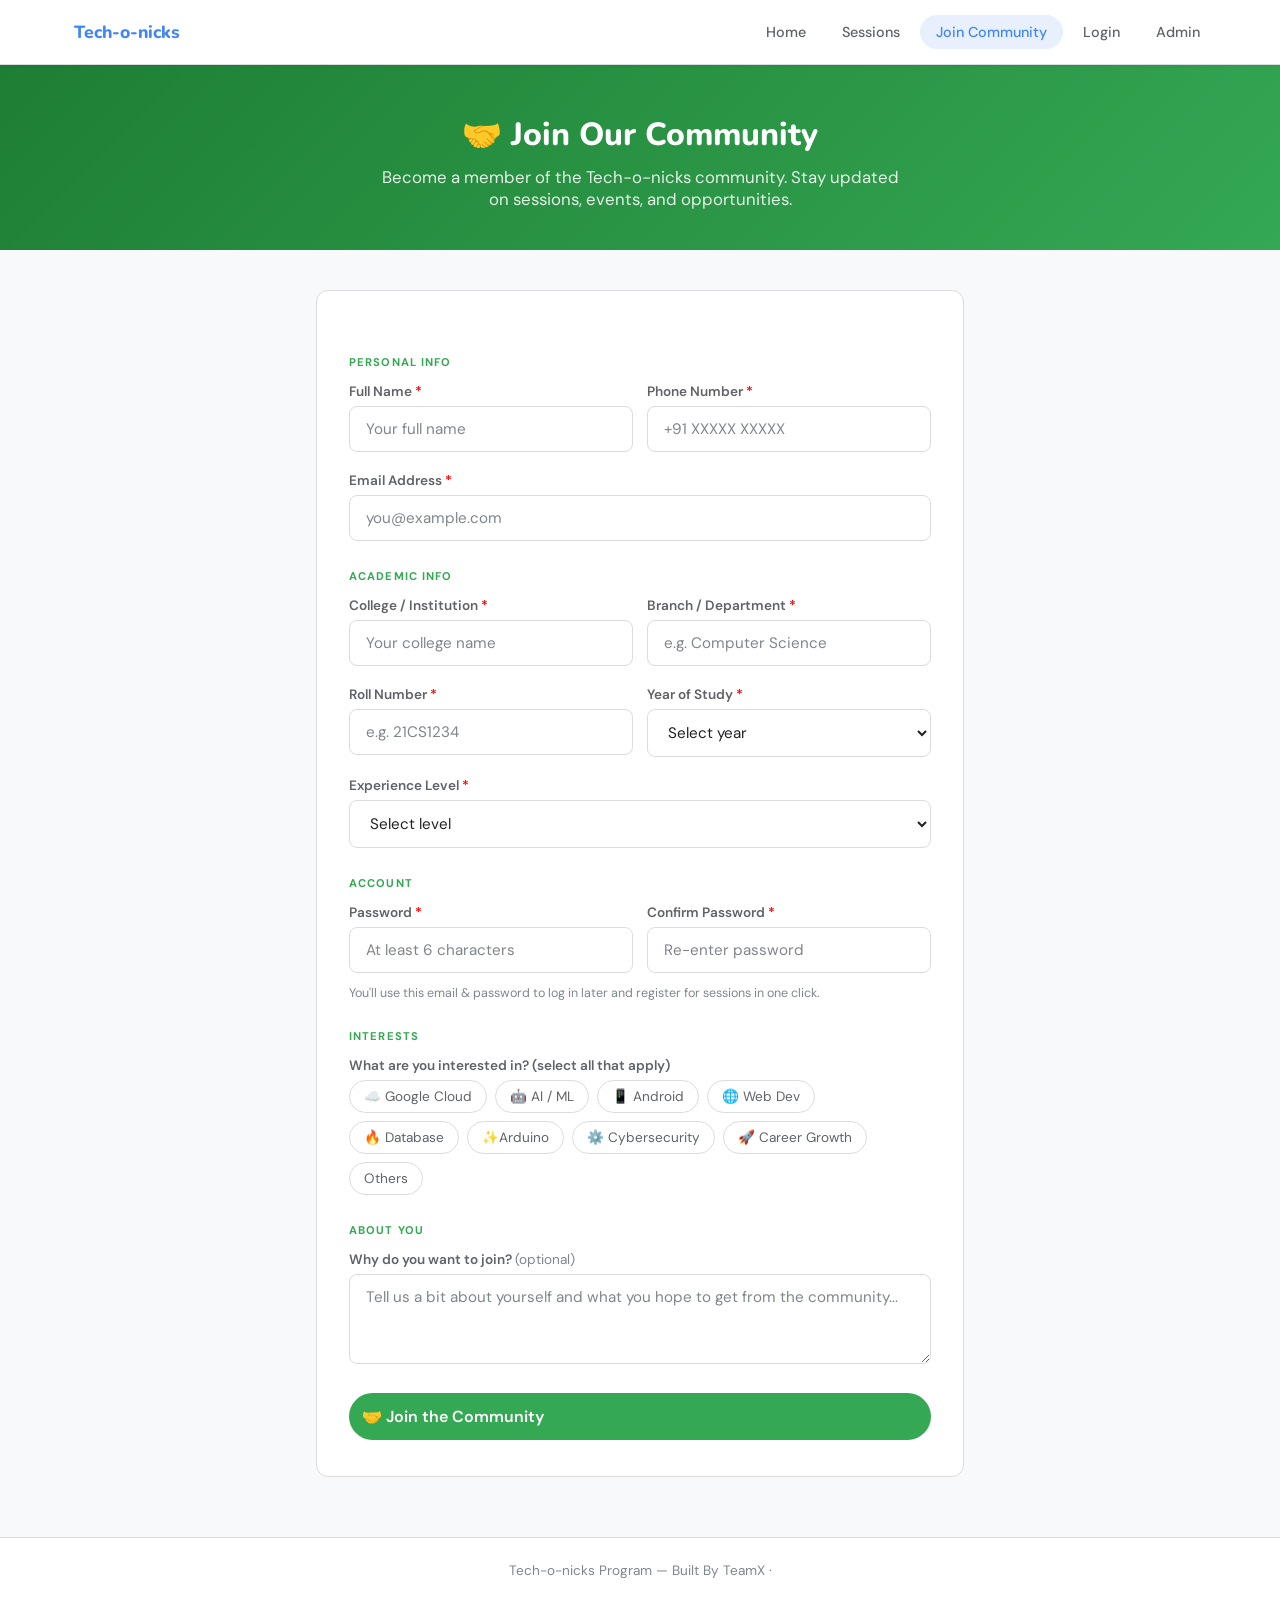
==== join.html @ c07c7f34 "first commit" ====
<!DOCTYPE html>
<html lang="en">
<head>
  <meta charset="UTF-8">
  <meta name="viewport" content="width=device-width, initial-scale=1.0">
  <title>Join Our Community — Tech-o-nicks Program</title>
  <link rel="stylesheet" href="style.css">
  <script src="config.js"></script>
  <style>
    .join-hero { background: linear-gradient(135deg, #1E7E34 0%, #34A853 100%); padding: 48px 24px 40px; text-align: center; }
    .join-hero h1 { font-family: 'Nunito', sans-serif; font-size: 2rem; font-weight: 800; color: white; margin-bottom: 10px; }
    .join-hero p { color: rgba(255,255,255,.88); font-size: 1.05rem; max-width: 520px; margin: 0 auto; }
    .join-wrap { max-width: 680px; margin: 40px auto 60px; padding: 0 16px; }
    .join-card { background: white; border-radius: var(--radius-lg); border: 1px solid var(--border); padding: 36px 32px; }
    .section-label { font-size: 0.7rem; font-weight: 700; text-transform: uppercase; letter-spacing: .1em; color: #34A853; margin-bottom: 14px; margin-top: 28px; }
    .section-label:first-child { margin-top: 0; }
    .form-row { display: grid; grid-template-columns: 1fr 1fr; gap: 14px; }
    @media (max-width: 560px) { .form-row { grid-template-columns: 1fr; } .join-card { padding: 24px 18px; } }
    .checkbox-group { display: flex; flex-wrap: wrap; gap: 8px; margin-top: 4px; }
    .checkbox-pill input { display: none; }
    .checkbox-pill label { display: inline-flex; align-items: center; gap: 6px; padding: 7px 14px; border-radius: 20px; border: 1.5px solid var(--border); font-size: 0.85rem; cursor: pointer; transition: all .15s; user-select: none; background: white; color: var(--text-secondary); }
    .checkbox-pill input:checked + label { background: #E6F4EA; border-color: #34A853; color: #1E7E34; font-weight: 600; }
    .checkbox-pill label:hover { border-color: #34A853; color: #1E7E34; }
    .btn-green { background: #34A853; color: white; border: none; }
    .btn-green:hover { background: #2d9147; }
    .success-box { text-align: center; padding: 48px 24px; }
    .success-icon { font-size: 3.5rem; margin-bottom: 16px; }
    .success-box h2 { font-family: 'Nunito', sans-serif; font-size: 1.6rem; font-weight: 800; margin-bottom: 8px; color: var(--text-primary); }
    .success-box p { color: var(--text-secondary); margin-bottom: 24px; }
  </style>
</head>
<body>

<nav class="nav">
  <div class="nav-inner">
    <a href="index.html" class="nav-logo">
      <div class="nav-logo-dots">
        <span class="dot-b"></span><span class="dot-r"></span>
        <span class="dot-y"></span><span class="dot-g"></span>
      </div>
      <span class="nav-logo-text"><span>Tech-o-nicks</span></span>
    </a>
    <button class="nav-toggle" onclick="this.classList.toggle('active'); this.closest('.nav-inner').querySelector('.nav-links').classList.toggle('open')" aria-label="Toggle menu">
      <span class="bar"></span><span class="bar"></span><span class="bar"></span>
    </button>
    <div class="nav-links">
      <a href="index.html" class="nav-link">Home</a>
      <a href="sessions.html" class="nav-link">Sessions</a>
      <a href="join.html" class="nav-link active">Join Community</a>
      <a href="login.html" class="nav-link">Login</a>
      <a href="admin.html" class="nav-link">Admin</a>
    </div>
  </div>
</nav>

<div class="join-hero">
  <h1>🤝 Join Our Community</h1>
  <p>Become a member of the Tech-o-nicks community. Stay updated on sessions, events, and opportunities.</p>
</div>

<div class="join-wrap">
  <div class="join-card" id="form-card">

    <div id="form-area">
      <div id="join-alert"></div>

      <div class="section-label">Personal Info</div>
      <div class="form-row">
        <div class="form-group">
          <label class="form-label">Full Name <span style="color:red">*</span></label>
          <input type="text" class="form-control" id="j-name" placeholder="Your full name">
        </div>
        <div class="form-group">
          <label class="form-label">Phone Number <span style="color:red">*</span></label>
          <input type="tel" class="form-control" id="j-phone" placeholder="+91 XXXXX XXXXX">
        </div>
      </div>
      <div class="form-group">
          <label class="form-label">Email Address <span style="color:red">*</span></label>
          <input type="email" class="form-control" id="j-email" placeholder="you@example.com">
        </div>

      <div class="section-label">Academic Info</div>
      <div class="form-row">
        <div class="form-group">
          <label class="form-label">College / Institution <span style="color:red">*</span></label>
          <input type="text" class="form-control" id="j-college" placeholder="Your college name">
        </div>
        <div class="form-group">
          <label class="form-label">Branch / Department <span style="color:red">*</span></label>
          <input type="text" class="form-control" id="j-branch" placeholder="e.g. Computer Science">
        </div>
      </div>
      <div class="form-row">
        <div class="form-group">
          <label class="form-label">Roll Number <span style="color:red">*</span></label>
          <input type="text" class="form-control" id="j-roll" placeholder="e.g. 21CS1234">
        </div>
        <div class="form-group">
          <label class="form-label">Year of Study <span style="color:red">*</span></label>
          <select class="form-control" id="j-year">
            <option value="">Select year</option>
            <option>1st Year</option>
            <option>2nd Year</option>
            <option>3rd Year</option>
            <option>4th Year</option>
            <option>Postgraduate</option>
            <option>Other</option>
          </select>
        </div>
      </div>
      <div class="form-group">
        <label class="form-label">Experience Level <span style="color:red">*</span></label>
        <select class="form-control" id="j-experience">
          <option value="">Select level</option>
          <option value="beginner">Beginner</option>
          <option value="intermediate">Intermediate</option>
          <option value="advanced">Advanced</option>
        </select>
      </div>

      <div class="section-label">Account</div>
      <div class="form-row">
        <div class="form-group">
          <label class="form-label">Password <span style="color:red">*</span></label>
          <input type="password" class="form-control" id="j-password" placeholder="At least 6 characters">
        </div>
        <div class="form-group">
          <label class="form-label">Confirm Password <span style="color:red">*</span></label>
          <input type="password" class="form-control" id="j-password2" placeholder="Re-enter password">
        </div>
      </div>
      <div class="form-hint" style="margin-top:-8px;margin-bottom:4px;">You'll use this email &amp; password to log in later and register for sessions in one click.</div>

      <div class="section-label">Interests</div>
      <div class="form-group">
        <label class="form-label">What are you interested in? (select all that apply)</label>
        <div class="checkbox-group">
          <div class="checkbox-pill"><input type="checkbox" id="i-cloud" value="Google Cloud"><label for="i-cloud">☁️ Google Cloud</label></div>
          <div class="checkbox-pill"><input type="checkbox" id="i-ai" value="AI / ML"><label for="i-ai">🤖 AI / ML</label></div>
          <div class="checkbox-pill"><input type="checkbox" id="i-android" value="Android"><label for="i-android">📱 Android</label></div>
          <div class="checkbox-pill"><input type="checkbox" id="i-web" value="Web Dev"><label for="i-web">🌐 Web Dev</label></div>
          <div class="checkbox-pill"><input type="checkbox" id="i-firebase" value="Firebase"><label for="i-firebase">🔥 Database</label></div>
          <div class="checkbox-pill"><input type="checkbox" id="i-gemini" value="Gemini API"><label for="i-gemini">✨Arduino </label></div>
          <div class="checkbox-pill"><input type="checkbox" id="i-devops" value="DevOps"><label for="i-devops">⚙️ Cybersecurity</label></div>
          <div class="checkbox-pill"><input type="checkbox" id="i-career" value="Career Growth"><label for="i-career">🚀 Career Growth</label></div>
          <div class="checkbox-pill"><input type="checkbox" id="i-career" value="Career Growth"><label for="i-career">Others</label></div>
        </div>
      </div>

      <div class="section-label">About You</div>
      <div class="form-group">
        <label class="form-label">Why do you want to join? <span style="color:var(--text-muted);font-weight:400;">(optional)</span></label>
        <textarea class="form-control" id="j-why" rows="3" placeholder="Tell us a bit about yourself and what you hope to get from the community..."></textarea>
      </div>

      <div style="margin-top:24px;">
        <button class="btn btn-green" id="join-btn" onclick="submitJoin()" style="width:100%;padding:13px;font-size:1rem;">
          🤝 Join the Community
        </button>
      </div>
    </div>

    <div id="success-area" class="success-box" style="display:none;">
      <div class="success-icon">🎉</div>
      <h2>Welcome to the Community!</h2>
      <p>You've successfully joined the Tech-o-nicks community. We'll keep you posted on upcoming sessions and events.</p>
      <div style="display:flex;gap:12px;justify-content:center;flex-wrap:wrap;">
        <a href="sessions.html" class="btn btn-primary">Browse Sessions</a>
        <a href="login.html" class="btn btn-secondary">Log In</a>
        <a href="index.html" class="btn btn-secondary">Back to Home</a>
      </div>
    </div>

  </div>
</div>

<footer>
  <p>Tech-o-nicks Program — Built By TeamX · </a></p>
</footer>

<script>
async function submitJoin() {
  const btn = document.getElementById('join-btn');
  const alertBox = document.getElementById('join-alert');
  alertBox.innerHTML = '';

  const interests = [...document.querySelectorAll('.checkbox-pill input:checked')].map(c => c.value);

  const password  = document.getElementById('j-password').value;
  const password2 = document.getElementById('j-password2').value;

  const body = {
    fullName:           document.getElementById('j-name').value.trim(),
    email:              document.getElementById('j-email').value.trim(),
    phone:              document.getElementById('j-phone').value.trim(),
    college:            document.getElementById('j-college').value.trim(),
    branch:             document.getElementById('j-branch').value.trim(),
    rollNumber:         document.getElementById('j-roll').value.trim(),
    year:               document.getElementById('j-year').value,
    experience:         document.getElementById('j-experience').value,
    password,
    interests,
    whyJoin:            document.getElementById('j-why').value.trim()
  };

  if (!body.fullName || !body.email || !body.phone || !body.college || !body.branch || !body.rollNumber || !body.year || !body.experience) {
    alertBox.innerHTML = '<div class="alert alert-error">⚠️ Please fill in all required fields.</div>';
    return;
  }
  if (!password || password.length < 6) {
    alertBox.innerHTML = '<div class="alert alert-error">⚠️ Password must be at least 6 characters.</div>';
    return;
  }
  if (password !== password2) {
    alertBox.innerHTML = '<div class="alert alert-error">⚠️ Passwords do not match.</div>';
    return;
  }

  btn.disabled = true;
  btn.textContent = 'Joining...';

  try {
    const res = await fetch(`${API_BASE_URL}/api/community/join`, {
      method: 'POST',
      headers: { 'Content-Type': 'application/json' },
      body: JSON.stringify(body)
    });
    const data = await res.json();
    if (!res.ok) throw new Error(data.error || 'Something went wrong');
    document.getElementById('form-area').style.display = 'none';
    document.getElementById('success-area').style.display = 'block';
  } catch (err) {
    alertBox.innerHTML = `<div class="alert alert-error">⚠️ ${err.message}</div>`;
    btn.disabled = false;
    btn.textContent = '🤝 Join the Community';
  }
}
</script>
</body>
</html>
---- style.css ----
@import url('https://fonts.googleapis.com/css2?family=Nunito:wght@300;400;500;600;700;800;900&family=DM+Sans:wght@300;400;500;600;700&display=swap');

*, *::before, *::after { box-sizing: border-box; margin: 0; padding: 0; }

:root {
  --google-blue: #4285F4;
  --google-red: #EA4335;
  --google-yellow: #FBBC04;
  --google-green: #34A853;
  --blue-50: #E8F0FE;
  --blue-100: #C5D8FB;
  --blue-600: #1A73E8;
  --blue-700: #1557B0;
  --surface: #FFFFFF;
  --surface-2: #F8F9FA;
  --surface-3: #F1F3F4;
  --border: #DADCE0;
  --text-primary: #202124;
  --text-secondary: #5F6368;
  --text-muted: #80868B;
  --shadow-sm: 0 1px 2px rgba(60,64,67,.3), 0 1px 3px 1px rgba(60,64,67,.15);
  --shadow-md: 0 1px 3px rgba(60,64,67,.3), 0 4px 8px 3px rgba(60,64,67,.15);
  --radius: 8px;
  --radius-lg: 12px;
  --radius-xl: 24px;
}

html { scroll-behavior: smooth; }
body { font-family: 'DM Sans', sans-serif; color: var(--text-primary); background: var(--surface-2); min-height: 100vh; }

/* ── NAV ── */
.nav { background: white; border-bottom: 1px solid var(--border); position: sticky; top: 0; z-index: 100; box-shadow: 0 1px 3px rgba(0,0,0,.08); }
.nav-inner { max-width: 1200px; margin: 0 auto; display: flex; align-items: center; justify-content: space-between; padding: 0 24px; height: 64px; }
.nav-logo { display: flex; align-items: center; gap: 10px; text-decoration: none; }
.dot-b { background: var(--google-blue); }
.dot-r { background: var(--google-red); }
.dot-y { background: var(--google-yellow); }
.dot-g { background: var(--google-green); }
.nav-logo-text { font-family: 'Nunito', sans-serif; font-weight: 800; font-size: 1.1rem; color: var(--text-primary); }
.nav-logo-text span { color: var(--google-blue); }
.nav-links { display: flex; align-items: center; gap: 4px; }
#admin-nav:not(.authed) { display: none; }
.nav-link { text-decoration: none; color: var(--text-secondary); font-weight: 500; font-size: 0.9rem; padding: 8px 16px; border-radius: 20px; transition: all .2s; }
.nav-link:hover { background: var(--surface-3); color: var(--text-primary); }
.nav-link.active { background: var(--blue-50); color: var(--google-blue); }

.nav-toggle { display: none; flex-direction: column; justify-content: center; gap: 5px; width: 40px; height: 40px; background: none; border: none; cursor: pointer; padding: 8px; border-radius: 8px; }
.nav-toggle:hover { background: var(--surface-3); }
.nav-toggle .bar { display: block; width: 22px; height: 2px; background: var(--text-primary); border-radius: 2px; transition: transform .2s ease, opacity .2s ease; }
.nav-toggle.active .bar:nth-child(1) { transform: translateY(7px) rotate(45deg); }
.nav-toggle.active .bar:nth-child(2) { opacity: 0; }
.nav-toggle.active .bar:nth-child(3) { transform: translateY(-7px) rotate(-45deg); }

@media (max-width: 1024px) {
  .nav-toggle { display: flex; }
  .nav-inner { position: relative; }
  .nav-links {
    display: none;
    position: absolute;
    top: 100%;
    left: 0;
    right: 0;
    flex-direction: column;
    align-items: stretch;
    gap: 4px;
    background: var(--surface);
    border-bottom: 1px solid var(--border);
    box-shadow: var(--shadow-md);
    padding: 12px 20px 20px;
  }
  .nav-links.open { display: flex; }
  .nav-link { padding: 12px 16px; }
  .nav-links .btn { width: 100%; text-align: center; }
}

/* ── HERO ── */
.hero { background: white; border-bottom: 1px solid var(--border); padding: 25px 24px; text-align: center; position: relative; overflow: hidden; }
.hero::before { content: ''; position: absolute; inset: 0; background: radial-gradient(ellipse 80% 60% at 50% -10%, rgba(66,133,244,.08) 0%, transparent 70%); pointer-events: none; }
.hero-badge { display: inline-flex; align-items: center; gap: 8px; background: var(--blue-50); border: 1px solid var(--blue-100); color: var(--google-blue); padding: 6px 16px; border-radius: 20px; font-size: 0.8rem; font-weight: 600; letter-spacing: 0.5px; text-transform: uppercase; margin-bottom: 24px; }
.hero-badge::before { content: ''; width: 6px; height: 6px; border-radius: 50%; background: var(--google-green); display: block; animation: pulse 2s infinite; }
.tech-title {
    display: inline-block;
    padding: 20px 35px;
    border-radius: 10px;

    background: linear-gradient(
        90deg,
        #3182f6,
        #14f904
    );

    background-size: 200% 100%;

    color: white;
    font-size: 40px;
    font-weight: 700;
}


@keyframes pulse { 0%,100% { opacity:1; transform:scale(1); } 50% { opacity:.5; transform:scale(1.3); } }
.hero h1 { font-family: 'Nunito', sans-serif; font-size: clamp(2rem, 5vw, 3.5rem); font-weight: 800; line-height: 1.15; color: var(--text-primary); margin-bottom: 20px; max-width: 700px; margin-left: auto; margin-right: auto; }
.hero h1 .g  { color: var(--google-blue); }
.hero h1 .o1 { color: var(--google-red); }
.hero h1 .o2 { color: var(--google-yellow); }
.hero h1 .g2 { color: var(--google-blue); }
.hero h1 .l  { color: var(--google-green); }
.hero h1 .e  { color: var(--google-red); }
.hero p { font-size: 1.1rem; color: var(--text-secondary); max-width: 560px; margin: 0 auto 36px; line-height: 1.7; }
.hero-actions { display: flex; gap: 12px; justify-content: center; flex-wrap: wrap; }

/* ── BUTTONS ── */
.btn { display: inline-flex; align-items: center; gap: 8px; padding: 12px 28px; border-radius: 24px; font-size: 0.95rem; font-weight: 600; cursor: pointer; border: none; text-decoration: none; transition: all .2s; font-family: inherit; }
.btn-primary { background: var(--google-blue); color: white; }
.btn-primary:hover { background: var(--blue-600); box-shadow: var(--shadow-md); transform: translateY(-1px); }
.btn-secondary { background: white; color: var(--google-blue); border: 1px solid var(--border); }
.btn-secondary:hover { background: var(--blue-50); border-color: var(--google-blue); transform: translateY(-1px); }
.btn-danger { background: var(--google-red); color: white; }
.btn-danger:hover { opacity: .9; }
.btn-sm { padding: 8px 18px; font-size: 0.85rem; border-radius: 18px; }

/* ── STATS ── */
.stats-row { display: grid; grid-template-columns: repeat(auto-fit, minmax(160px, 1fr)); gap: 16px; margin-bottom: 32px; }
.stat-card { background: white; border: 1px solid var(--border); border-radius: var(--radius-lg); padding: 20px 24px; display: flex; align-items: center; gap: 16px; }
.stat-icon { width: 48px; height: 48px; border-radius: 12px; display: grid; place-items: center; font-size: 1.3rem; flex-shrink: 0; }
.stat-icon.blue   { background: var(--blue-50); }
.stat-icon.green  { background: #E6F4EA; }
.stat-icon.red    { background: #FCE8E6; }
.stat-icon.yellow { background: #FEF7E0; }
.stat-value { font-family: 'Nunito', sans-serif; font-size: 1.8rem; font-weight: 800; color: var(--text-primary); line-height: 1; }
.stat-label { font-size: 0.8rem; color: var(--text-secondary); margin-top: 2px; }

/* ── FORMS ── */
.form-group { margin-bottom: 20px; }
.form-label { display: block; font-size: 0.85rem; font-weight: 600; color: var(--text-secondary); margin-bottom: 6px; }
.form-label .req { color: var(--google-red); margin-left: 2px; }
.form-control { width: 100%; padding: 12px 16px; border: 1.5px solid var(--border); border-radius: var(--radius); font-size: 0.95rem; font-family: inherit; color: var(--text-primary); background: white; transition: all .2s; outline: none; }
.form-control:focus { border-color: var(--google-blue); box-shadow: 0 0 0 3px rgba(66,133,244,.12); }
.form-control::placeholder { color: var(--text-muted); }
select.form-control { cursor: pointer; }
textarea.form-control { resize: vertical; min-height: 90px; }
.form-hint { font-size: 0.78rem; color: var(--text-muted); margin-top: 4px; }
.form-row { display: grid; grid-template-columns: 1fr 1fr; gap: 16px; }
@media (max-width: 600px) { .form-row { grid-template-columns: 1fr; } }

/* ── SESSION CARDS ── */
.session-card { background: white; border: 1px solid var(--border); border-radius: var(--radius-lg); overflow: hidden; box-shadow: var(--shadow-sm); transition: all .2s; display: flex; flex-direction: column; }
.session-card-image { width: 100%; height: 160px; object-fit: cover; display: block; background: var(--surface-2); }
.session-card:hover { box-shadow: var(--shadow-md); transform: translateY(-2px); }
.session-card-header { padding: 20px 20px 12px; border-bottom: 1px solid var(--border); }
.session-tags { display: flex; flex-wrap: wrap; gap: 6px; margin-bottom: 12px; }
.tag { background: var(--blue-50); color: var(--google-blue); padding: 3px 10px; border-radius: 12px; font-size: 0.75rem; font-weight: 600; }
.session-card h3 { font-family: 'Nunito', sans-serif; font-size: 1.05rem; font-weight: 700; color: var(--text-primary); margin-bottom: 6px; }
.session-card p { font-size: 0.875rem; color: var(--text-secondary); line-height: 1.5; }
.session-card-body { padding: 16px 20px; flex: 1; }
.session-meta { display: flex; flex-direction: column; gap: 8px; }
.meta-item { display: flex; align-items: center; gap: 8px; font-size: 0.85rem; color: var(--text-secondary); }
.meta-icon { width: 18px; text-align: center; }
.session-card-footer { padding: 16px 20px; border-top: 1px solid var(--border); display: flex; align-items: center; justify-content: space-between; }
.capacity-bar { width: 80px; height: 4px; background: var(--surface-3); border-radius: 2px; overflow: hidden; }
.capacity-fill { height: 100%; background: var(--google-green); border-radius: 2px; transition: width .4s; }
.capacity-fill.warning { background: var(--google-yellow); }
.capacity-fill.danger  { background: var(--google-red); }
.capacity-text { font-size: 0.78rem; color: var(--text-muted); margin-top: 2px; }

/* ── BADGES ── */
.badge { display: inline-block; padding: 3px 10px; border-radius: 12px; font-size: 0.75rem; font-weight: 600; }
.badge-active   { background: #E6F4EA; color: #1E7E34; }
.badge-inactive { background: var(--surface-3); color: var(--text-muted); }
.badge-full     { background: #FCE8E6; color: var(--google-red); }

/* ── TABLE ── */
.table-wrap { overflow-x: auto; border-radius: var(--radius); border: 1px solid var(--border); }
table { width: 100%; border-collapse: collapse; font-size: 0.875rem; }
th { background: var(--surface-2); color: var(--text-secondary); font-weight: 600; padding: 12px 16px; text-align: left; border-bottom: 1px solid var(--border); white-space: nowrap; }
td { padding: 12px 16px; border-bottom: 1px solid var(--border); color: var(--text-primary); }
tr:last-child td { border-bottom: none; }
tr:hover td { background: var(--surface-2); }

/* ── MODAL ── */
.modal-overlay { position: fixed; inset: 0; background: rgba(32,33,36,.6); z-index: 1000; display: flex; align-items: center; justify-content: center; padding: 16px; opacity: 0; pointer-events: none; transition: opacity .2s; }
.modal-overlay.open { opacity: 1; pointer-events: all; }
.modal { background: white; border-radius: var(--radius-xl); max-width: 600px; width: 100%; max-height: 90vh; overflow-y: auto; box-shadow: 0 24px 60px rgba(0,0,0,.2); transform: translateY(20px); transition: transform .2s; }
.modal-overlay.open .modal { transform: translateY(0); }
.modal-header { padding: 24px 28px 0; display: flex; align-items: center; justify-content: space-between; margin-bottom: 20px; }
.modal-header h2 { font-family: 'Nunito', sans-serif; font-size: 1.2rem; font-weight: 800; }
.modal-body { padding: 0 28px 28px; }
.modal-close { background: none; border: none; cursor: pointer; color: var(--text-secondary); font-size: 1.2rem; width: 32px; height: 32px; display: grid; place-items: center; border-radius: 50%; transition: background .2s; }
.modal-close:hover { background: var(--surface-3); }

/* ── ALERTS ── */
.alert { padding: 14px 18px; border-radius: var(--radius); margin-bottom: 16px; font-size: 0.9rem; display: flex; align-items: flex-start; gap: 10px; }
.alert-success { background: #E6F4EA; color: #1E7E34; border: 1px solid #A8D5B5; }
.alert-error   { background: #FCE8E6; color: #C62828; border: 1px solid #F5A19B; }
.alert-info    { background: var(--blue-50); color: var(--blue-700); border: 1px solid var(--blue-100); }

/* ── LAYOUT ── */
.container { max-width: 1200px; margin: 0 auto; padding: 0 24px; }
.page-header { padding: 36px 0 24px; }
.page-header h1 { font-family: 'Nunito', sans-serif; font-size: 1.75rem; font-weight: 800; margin-bottom: 6px; }
.page-header p { color: var(--text-secondary); font-size: 0.95rem; }
.sessions-grid { display: grid; grid-template-columns: repeat(auto-fill, minmax(300px, 1fr)); gap: 20px; margin-bottom: 40px; }

/* ── EMPTY STATE ── */
.empty { text-align: center; padding: 60px 20px; }
.empty-icon { font-size: 3rem; margin-bottom: 16px; }
.empty h3 { font-family: 'Nunito', sans-serif; font-weight: 700; font-size: 1.2rem; margin-bottom: 8px; }
.empty p { color: var(--text-secondary); font-size: 0.9rem; }

/* ── SPINNER ── */
.spinner { width: 36px; height: 36px; border: 3px solid var(--border); border-top-color: var(--google-blue); border-radius: 50%; animation: spin .7s linear infinite; margin: 40px auto; }
@keyframes spin { to { transform: rotate(360deg); } }

/* ── ADMIN SIDEBAR ── */
.admin-layout { display: flex; min-height: calc(100vh - 64px); }
.sidebar { width: 240px; background: white; border-right: 1px solid var(--border); padding: 24px 16px; flex-shrink: 0; }
.sidebar-item { display: flex; align-items: center; gap: 10px; padding: 10px 14px; border-radius: var(--radius); color: var(--text-secondary); font-size: 0.9rem; font-weight: 500; cursor: pointer; transition: all .15s; margin-bottom: 2px; text-decoration: none; }
.sidebar-item:hover { background: var(--surface-3); color: var(--text-primary); }
.sidebar-item.active { background: var(--blue-50); color: var(--google-blue); font-weight: 600; }
.sidebar-icon { font-size: 1.1rem; width: 22px; text-align: center; }
.admin-main { flex: 1; padding: 32px; overflow: auto; }
@media (max-width: 768px) { .sidebar { display: none; } }

/* ── REGISTER PAGE ── */
.register-layout { max-width: 680px; margin: 0 auto; padding: 40px 24px; }
.session-info-box { background: linear-gradient(135deg, var(--google-blue), var(--blue-600)); color: white; border-radius: var(--radius-lg); padding: 24px; margin-bottom: 28px; }
.session-info-box h2 { font-family: 'Nunito', sans-serif; font-size: 1.2rem; font-weight: 800; margin-bottom: 12px; }
.session-info-box .meta { display: flex; flex-wrap: wrap; gap: 12px; font-size: 0.85rem; opacity: .9; }
.session-info-box .meta span { display: flex; align-items: center; gap: 6px; }

/* ── SUCCESS ── */
.success-screen { text-align: center; padding: 40px 20px; }
.success-icon { width: 80px; height: 80px; border-radius: 50%; background: #E6F4EA; display: grid; place-items: center; font-size: 2rem; margin: 0 auto 24px; }
.success-screen h2 { font-family: 'Nunito', sans-serif; font-size: 1.5rem; font-weight: 800; margin-bottom: 12px; }
.success-screen p { color: var(--text-secondary); margin-bottom: 28px; }

/* ── FOOTER ── */
footer { border-top: 1px solid var(--border); padding: 24px; text-align: center; font-size: 0.85rem; color: var(--text-muted); background: white; margin-top: 60px; }
footer a { color: var(--google-blue); text-decoration: none; }

/* ── MISC ── */
.section-title { font-family: 'Nunito', sans-serif; font-size: 1.1rem; font-weight: 800; margin-bottom: 16px; color: var(--text-primary); display: flex; align-items: center; justify-content: space-between; }
.actions { display: flex; gap: 6px; }
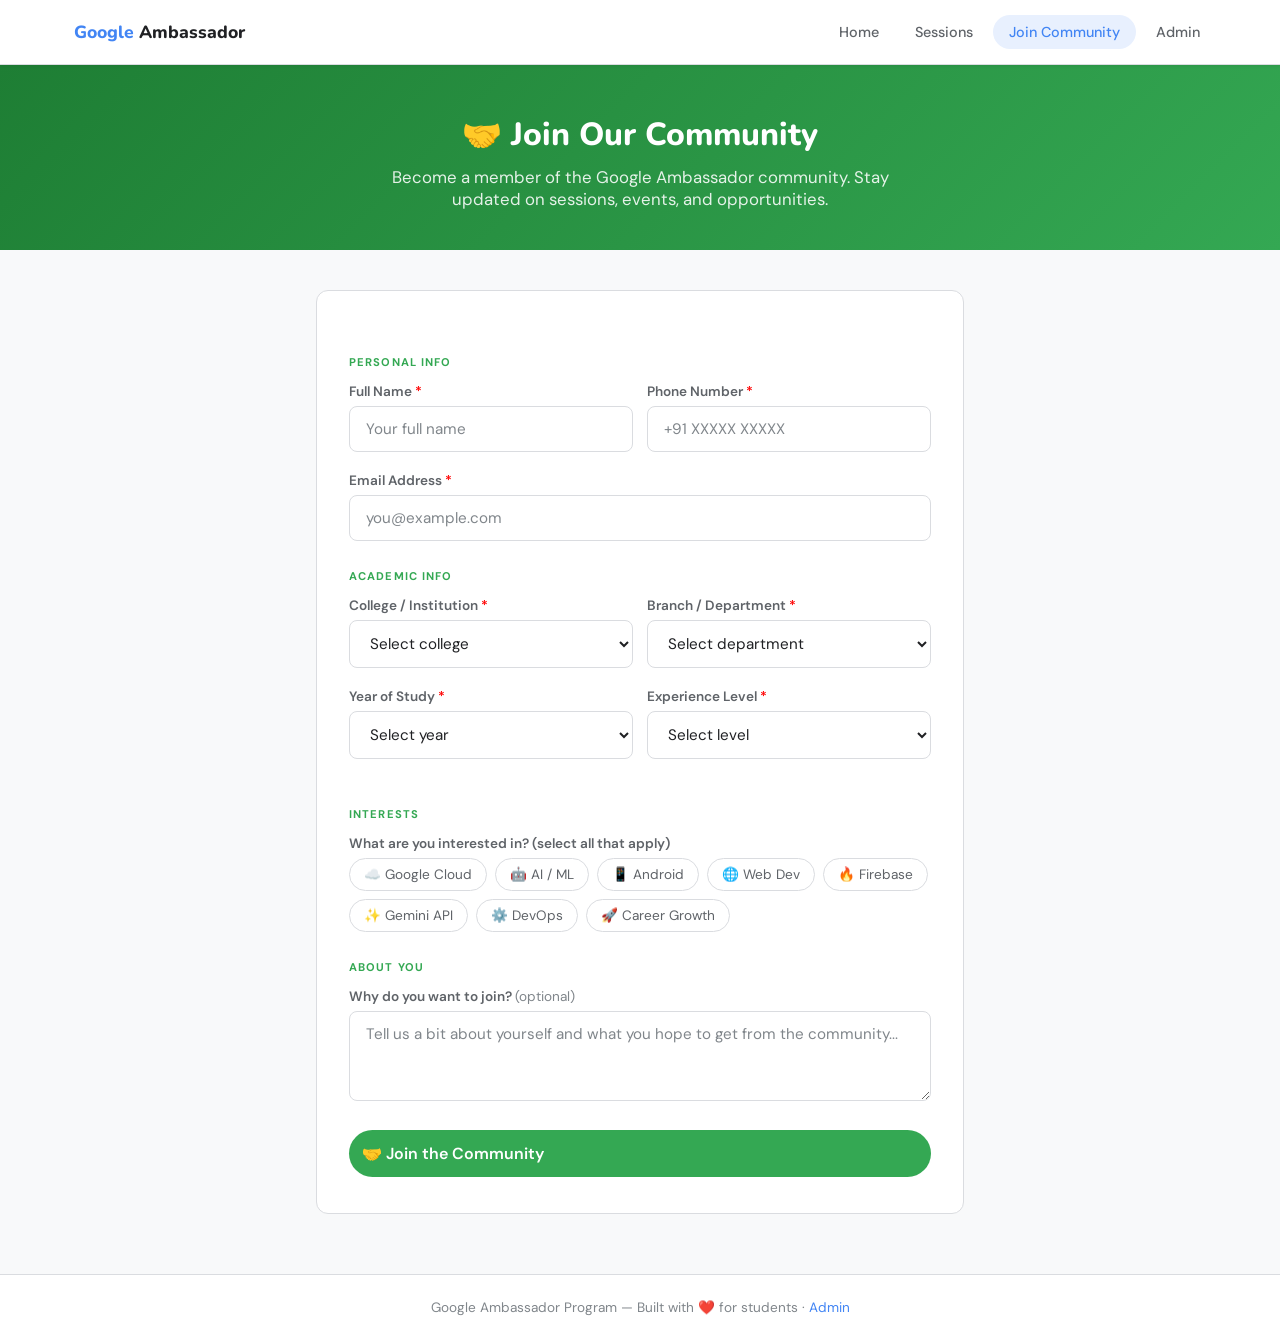
==== commit 1199da0e: "added dropdown for college and department" ====
--- a/join.html
+++ b/join.html
@@ -3,9 +3,8 @@
 <head>
   <meta charset="UTF-8">
   <meta name="viewport" content="width=device-width, initial-scale=1.0">
-  <title>Join Our Community — Tech-o-nicks Program</title>
+  <title>Join Our Community — Google Ambassador Program</title>
   <link rel="stylesheet" href="style.css">
-  <script src="config.js"></script>
   <style>
     .join-hero { background: linear-gradient(135deg, #1E7E34 0%, #34A853 100%); padding: 48px 24px 40px; text-align: center; }
     .join-hero h1 { font-family: 'Nunito', sans-serif; font-size: 2rem; font-weight: 800; color: white; margin-bottom: 10px; }
@@ -33,29 +32,25 @@
 
 <nav class="nav">
   <div class="nav-inner">
-    <a href="index.html" class="nav-logo">
+    <a href="/" class="nav-logo">
       <div class="nav-logo-dots">
         <span class="dot-b"></span><span class="dot-r"></span>
         <span class="dot-y"></span><span class="dot-g"></span>
       </div>
-      <span class="nav-logo-text"><span>Tech-o-nicks</span></span>
+      <span class="nav-logo-text"><span>Google</span> Ambassador</span>
     </a>
-    <button class="nav-toggle" onclick="this.classList.toggle('active'); this.closest('.nav-inner').querySelector('.nav-links').classList.toggle('open')" aria-label="Toggle menu">
-      <span class="bar"></span><span class="bar"></span><span class="bar"></span>
-    </button>
     <div class="nav-links">
-      <a href="index.html" class="nav-link">Home</a>
-      <a href="sessions.html" class="nav-link">Sessions</a>
-      <a href="join.html" class="nav-link active">Join Community</a>
-      <a href="login.html" class="nav-link">Login</a>
-      <a href="admin.html" class="nav-link">Admin</a>
+      <a href="/" class="nav-link">Home</a>
+      <a href="/sessions" class="nav-link">Sessions</a>
+      <a href="/join" class="nav-link active">Join Community</a>
+      <a href="/admin" class="nav-link">Admin</a>
     </div>
   </div>
 </nav>
 
 <div class="join-hero">
   <h1>🤝 Join Our Community</h1>
-  <p>Become a member of the Tech-o-nicks community. Stay updated on sessions, events, and opportunities.</p>
+  <p>Become a member of the Google Ambassador community. Stay updated on sessions, events, and opportunities.</p>
 </div>
 
 <div class="join-wrap">
@@ -84,18 +79,28 @@
       <div class="form-row">
         <div class="form-group">
           <label class="form-label">College / Institution <span style="color:red">*</span></label>
-          <input type="text" class="form-control" id="j-college" placeholder="Your college name">
+          <select class="form-control" id="j-college" onchange="toggleOther('j-college', 'j-college-other')">
+            <option value="">Select college</option>
+            <option>CoochBehar Government Engineering College</option>
+            <option value="Others">Others</option>
+          </select>
+          <input type="text" class="form-control" id="j-college-other" placeholder="Please specify your college name" style="display:none; margin-top:8px;">
         </div>
         <div class="form-group">
           <label class="form-label">Branch / Department <span style="color:red">*</span></label>
-          <input type="text" class="form-control" id="j-branch" placeholder="e.g. Computer Science">
+          <select class="form-control" id="j-branch" onchange="toggleOther('j-branch', 'j-branch-other')">
+            <option value="">Select department</option>
+            <option value="CSE">CSE</option>
+            <option value="ECE">ECE</option>
+            <option value="ME">ME</option>
+            <option value="CE">CE</option>
+            <option value="EE">EE</option>
+            <option value="Others">Others</option>
+          </select>
+          <input type="text" class="form-control" id="j-branch-other" placeholder="Please specify your department" style="display:none; margin-top:8px;">
         </div>
       </div>
       <div class="form-row">
-        <div class="form-group">
-          <label class="form-label">Roll Number <span style="color:red">*</span></label>
-          <input type="text" class="form-control" id="j-roll" placeholder="e.g. 21CS1234">
-        </div>
         <div class="form-group">
           <label class="form-label">Year of Study <span style="color:red">*</span></label>
           <select class="form-control" id="j-year">
@@ -108,29 +113,16 @@
             <option>Other</option>
           </select>
         </div>
-      </div>
-      <div class="form-group">
-        <label class="form-label">Experience Level <span style="color:red">*</span></label>
-        <select class="form-control" id="j-experience">
-          <option value="">Select level</option>
-          <option value="beginner">Beginner</option>
-          <option value="intermediate">Intermediate</option>
-          <option value="advanced">Advanced</option>
-        </select>
-      </div>
-
-      <div class="section-label">Account</div>
-      <div class="form-row">
-        <div class="form-group">
-          <label class="form-label">Password <span style="color:red">*</span></label>
-          <input type="password" class="form-control" id="j-password" placeholder="At least 6 characters">
-        </div>
-        <div class="form-group">
-          <label class="form-label">Confirm Password <span style="color:red">*</span></label>
-          <input type="password" class="form-control" id="j-password2" placeholder="Re-enter password">
-        </div>
-      </div>
-      <div class="form-hint" style="margin-top:-8px;margin-bottom:4px;">You'll use this email &amp; password to log in later and register for sessions in one click.</div>
+        <div class="form-group">
+          <label class="form-label">Experience Level <span style="color:red">*</span></label>
+          <select class="form-control" id="j-experience">
+            <option value="">Select level</option>
+            <option value="beginner">Beginner</option>
+            <option value="intermediate">Intermediate</option>
+            <option value="advanced">Advanced</option>
+          </select>
+        </div>
+      </div>
 
       <div class="section-label">Interests</div>
       <div class="form-group">
@@ -140,11 +132,10 @@
           <div class="checkbox-pill"><input type="checkbox" id="i-ai" value="AI / ML"><label for="i-ai">🤖 AI / ML</label></div>
           <div class="checkbox-pill"><input type="checkbox" id="i-android" value="Android"><label for="i-android">📱 Android</label></div>
           <div class="checkbox-pill"><input type="checkbox" id="i-web" value="Web Dev"><label for="i-web">🌐 Web Dev</label></div>
-          <div class="checkbox-pill"><input type="checkbox" id="i-firebase" value="Firebase"><label for="i-firebase">🔥 Database</label></div>
-          <div class="checkbox-pill"><input type="checkbox" id="i-gemini" value="Gemini API"><label for="i-gemini">✨Arduino </label></div>
-          <div class="checkbox-pill"><input type="checkbox" id="i-devops" value="DevOps"><label for="i-devops">⚙️ Cybersecurity</label></div>
+          <div class="checkbox-pill"><input type="checkbox" id="i-firebase" value="Firebase"><label for="i-firebase">🔥 Firebase</label></div>
+          <div class="checkbox-pill"><input type="checkbox" id="i-gemini" value="Gemini API"><label for="i-gemini">✨ Gemini API</label></div>
+          <div class="checkbox-pill"><input type="checkbox" id="i-devops" value="DevOps"><label for="i-devops">⚙️ DevOps</label></div>
           <div class="checkbox-pill"><input type="checkbox" id="i-career" value="Career Growth"><label for="i-career">🚀 Career Growth</label></div>
-          <div class="checkbox-pill"><input type="checkbox" id="i-career" value="Career Growth"><label for="i-career">Others</label></div>
         </div>
       </div>
 
@@ -164,11 +155,10 @@
     <div id="success-area" class="success-box" style="display:none;">
       <div class="success-icon">🎉</div>
       <h2>Welcome to the Community!</h2>
-      <p>You've successfully joined the Tech-o-nicks community. We'll keep you posted on upcoming sessions and events.</p>
+      <p>You've successfully joined the Google Ambassador community. We'll keep you posted on upcoming sessions and events.</p>
       <div style="display:flex;gap:12px;justify-content:center;flex-wrap:wrap;">
-        <a href="sessions.html" class="btn btn-primary">Browse Sessions</a>
-        <a href="login.html" class="btn btn-secondary">Log In</a>
-        <a href="index.html" class="btn btn-secondary">Back to Home</a>
+        <a href="/sessions" class="btn btn-primary">Browse Sessions</a>
+        <a href="/" class="btn btn-secondary">Back to Home</a>
       </div>
     </div>
 
@@ -176,10 +166,23 @@
 </div>
 
 <footer>
-  <p>Tech-o-nicks Program — Built By TeamX · </a></p>
+  <p>Google Ambassador Program — Built with ❤️ for students · <a href="/admin">Admin</a></p>
 </footer>
 
 <script>
+function toggleOther(selectId, otherId) {
+  const select = document.getElementById(selectId);
+  const other = document.getElementById(otherId);
+  if (select.value === 'Others') {
+    other.style.display = 'block';
+    other.setAttribute('required', 'required');
+  } else {
+    other.style.display = 'none';
+    other.value = '';
+    other.removeAttribute('required');
+  }
+}
+
 async function submitJoin() {
   const btn = document.getElementById('join-btn');
   const alertBox = document.getElementById('join-alert');
@@ -187,41 +190,34 @@
 
   const interests = [...document.querySelectorAll('.checkbox-pill input:checked')].map(c => c.value);
 
-  const password  = document.getElementById('j-password').value;
-  const password2 = document.getElementById('j-password2').value;
+  const collegeSelect = document.getElementById('j-college').value;
+  const college = collegeSelect === 'Others' ? document.getElementById('j-college-other').value.trim() : collegeSelect;
+
+  const branchSelect = document.getElementById('j-branch').value;
+  const branch = branchSelect === 'Others' ? document.getElementById('j-branch-other').value.trim() : branchSelect;
 
   const body = {
     fullName:           document.getElementById('j-name').value.trim(),
     email:              document.getElementById('j-email').value.trim(),
     phone:              document.getElementById('j-phone').value.trim(),
-    college:            document.getElementById('j-college').value.trim(),
-    branch:             document.getElementById('j-branch').value.trim(),
-    rollNumber:         document.getElementById('j-roll').value.trim(),
+    college:            college,
+    branch:             branch,
     year:               document.getElementById('j-year').value,
     experience:         document.getElementById('j-experience').value,
-    password,
     interests,
     whyJoin:            document.getElementById('j-why').value.trim()
   };
 
-  if (!body.fullName || !body.email || !body.phone || !body.college || !body.branch || !body.rollNumber || !body.year || !body.experience) {
+  if (!body.fullName || !body.email || !body.phone || !body.college || !body.branch || !body.year || !body.experience) {
     alertBox.innerHTML = '<div class="alert alert-error">⚠️ Please fill in all required fields.</div>';
     return;
   }
-  if (!password || password.length < 6) {
-    alertBox.innerHTML = '<div class="alert alert-error">⚠️ Password must be at least 6 characters.</div>';
-    return;
-  }
-  if (password !== password2) {
-    alertBox.innerHTML = '<div class="alert alert-error">⚠️ Passwords do not match.</div>';
-    return;
-  }
 
   btn.disabled = true;
   btn.textContent = 'Joining...';
 
   try {
-    const res = await fetch(`${API_BASE_URL}/api/community/join`, {
+    const res = await fetch('https://google-ambassador-backend.onrender.com/api/community/join', {
       method: 'POST',
       headers: { 'Content-Type': 'application/json' },
       body: JSON.stringify(body)
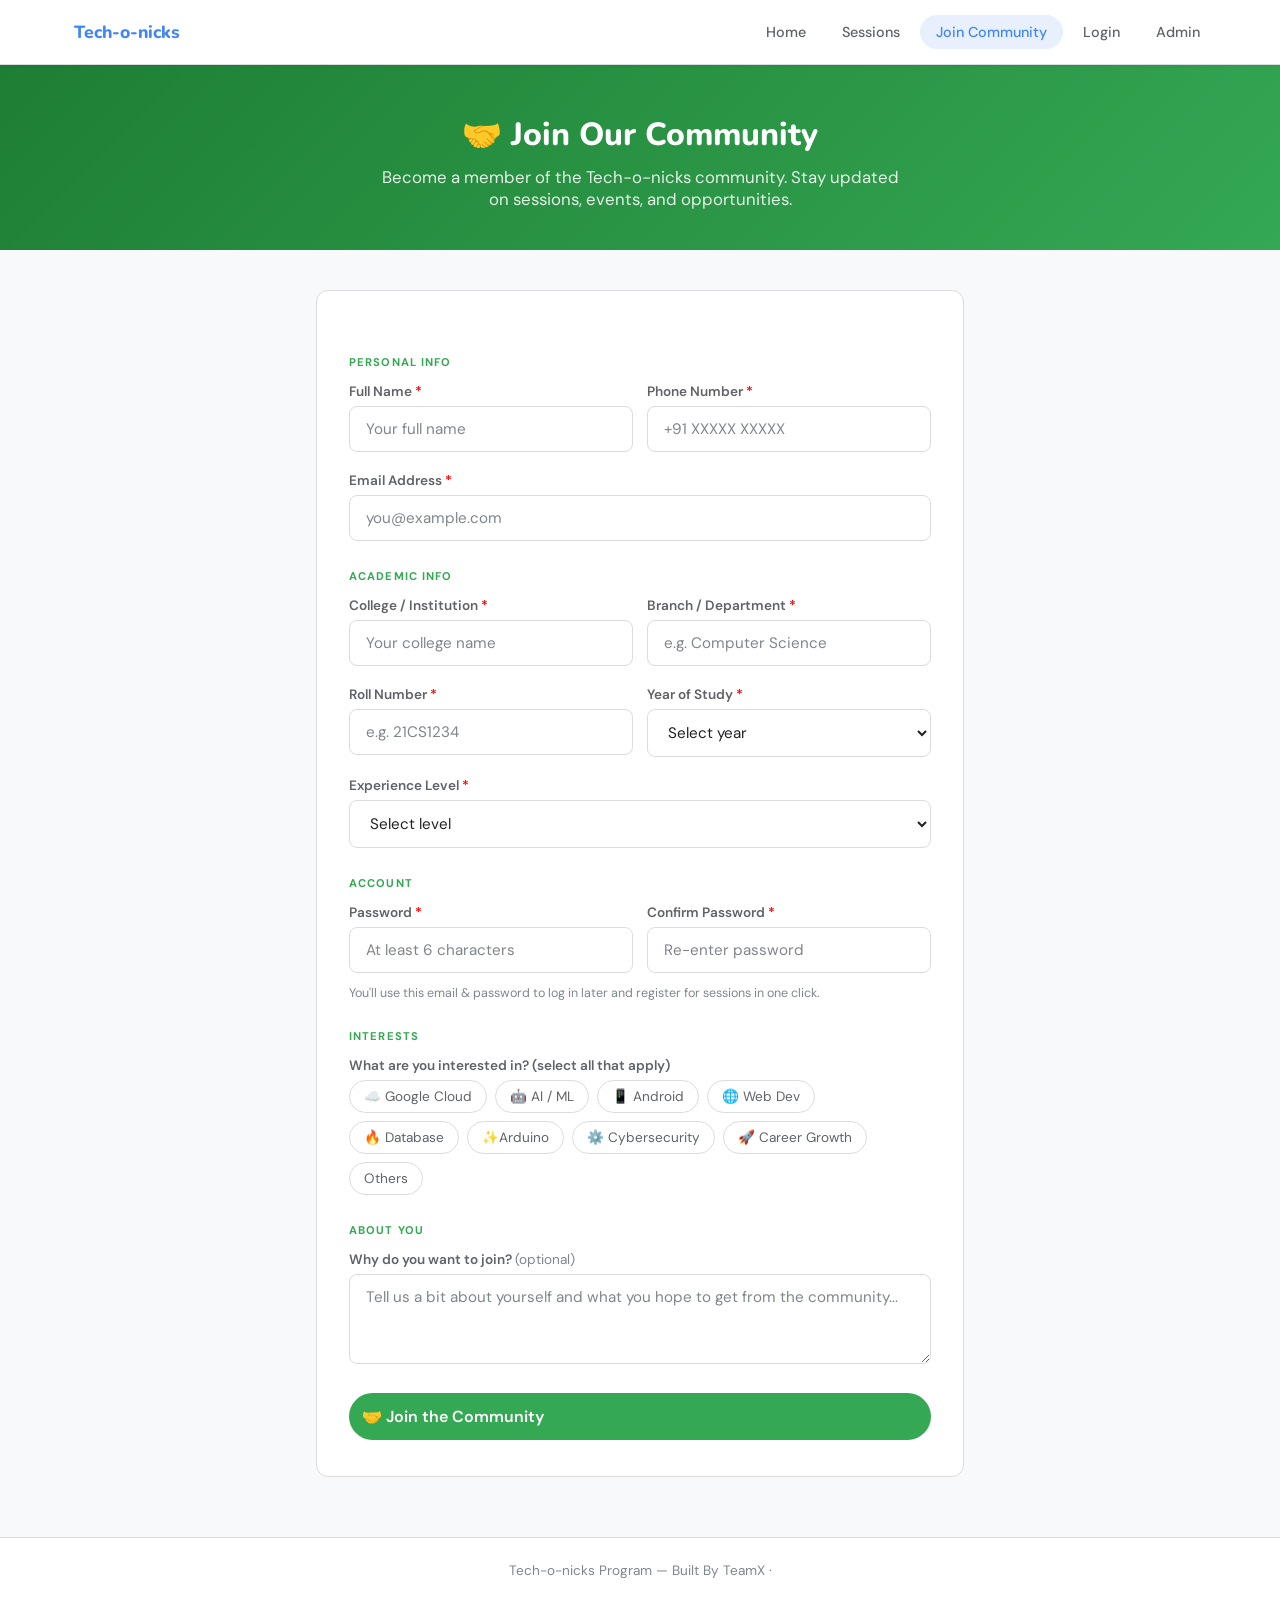
==== commit 0550b659: "removed the dropdown from college name" ====
--- a/join.html
+++ b/join.html
@@ -3,8 +3,9 @@
 <head>
   <meta charset="UTF-8">
   <meta name="viewport" content="width=device-width, initial-scale=1.0">
-  <title>Join Our Community — Google Ambassador Program</title>
+  <title>Join Our Community — Tech-o-nicks Program</title>
   <link rel="stylesheet" href="style.css">
+  <script src="config.js"></script>
   <style>
     .join-hero { background: linear-gradient(135deg, #1E7E34 0%, #34A853 100%); padding: 48px 24px 40px; text-align: center; }
     .join-hero h1 { font-family: 'Nunito', sans-serif; font-size: 2rem; font-weight: 800; color: white; margin-bottom: 10px; }
@@ -32,25 +33,29 @@
 
 <nav class="nav">
   <div class="nav-inner">
-    <a href="/" class="nav-logo">
+    <a href="index.html" class="nav-logo">
       <div class="nav-logo-dots">
         <span class="dot-b"></span><span class="dot-r"></span>
         <span class="dot-y"></span><span class="dot-g"></span>
       </div>
-      <span class="nav-logo-text"><span>Google</span> Ambassador</span>
+      <span class="nav-logo-text"><span>Tech-o-nicks</span></span>
     </a>
+    <button class="nav-toggle" onclick="this.classList.toggle('active'); this.closest('.nav-inner').querySelector('.nav-links').classList.toggle('open')" aria-label="Toggle menu">
+      <span class="bar"></span><span class="bar"></span><span class="bar"></span>
+    </button>
     <div class="nav-links">
-      <a href="/" class="nav-link">Home</a>
-      <a href="/sessions" class="nav-link">Sessions</a>
-      <a href="/join" class="nav-link active">Join Community</a>
-      <a href="/admin" class="nav-link">Admin</a>
+      <a href="index.html" class="nav-link">Home</a>
+      <a href="sessions.html" class="nav-link">Sessions</a>
+      <a href="join.html" class="nav-link active">Join Community</a>
+      <a href="login.html" class="nav-link">Login</a>
+      <a href="admin.html" class="nav-link">Admin</a>
     </div>
   </div>
 </nav>
 
 <div class="join-hero">
   <h1>🤝 Join Our Community</h1>
-  <p>Become a member of the Google Ambassador community. Stay updated on sessions, events, and opportunities.</p>
+  <p>Become a member of the Tech-o-nicks community. Stay updated on sessions, events, and opportunities.</p>
 </div>
 
 <div class="join-wrap">
@@ -79,28 +84,18 @@
       <div class="form-row">
         <div class="form-group">
           <label class="form-label">College / Institution <span style="color:red">*</span></label>
-          <select class="form-control" id="j-college" onchange="toggleOther('j-college', 'j-college-other')">
-            <option value="">Select college</option>
-            <option>CoochBehar Government Engineering College</option>
-            <option value="Others">Others</option>
-          </select>
-          <input type="text" class="form-control" id="j-college-other" placeholder="Please specify your college name" style="display:none; margin-top:8px;">
+          <input type="text" class="form-control" id="j-college" placeholder="Your college name">
         </div>
         <div class="form-group">
           <label class="form-label">Branch / Department <span style="color:red">*</span></label>
-          <select class="form-control" id="j-branch" onchange="toggleOther('j-branch', 'j-branch-other')">
-            <option value="">Select department</option>
-            <option value="CSE">CSE</option>
-            <option value="ECE">ECE</option>
-            <option value="ME">ME</option>
-            <option value="CE">CE</option>
-            <option value="EE">EE</option>
-            <option value="Others">Others</option>
-          </select>
-          <input type="text" class="form-control" id="j-branch-other" placeholder="Please specify your department" style="display:none; margin-top:8px;">
-        </div>
-      </div>
-      <div class="form-row">
+          <input type="text" class="form-control" id="j-branch" placeholder="e.g. Computer Science">
+        </div>
+      </div>
+      <div class="form-row">
+        <div class="form-group">
+          <label class="form-label">Roll Number <span style="color:red">*</span></label>
+          <input type="text" class="form-control" id="j-roll" placeholder="e.g. 21CS1234">
+        </div>
         <div class="form-group">
           <label class="form-label">Year of Study <span style="color:red">*</span></label>
           <select class="form-control" id="j-year">
@@ -113,16 +108,29 @@
             <option>Other</option>
           </select>
         </div>
-        <div class="form-group">
-          <label class="form-label">Experience Level <span style="color:red">*</span></label>
-          <select class="form-control" id="j-experience">
-            <option value="">Select level</option>
-            <option value="beginner">Beginner</option>
-            <option value="intermediate">Intermediate</option>
-            <option value="advanced">Advanced</option>
-          </select>
-        </div>
-      </div>
+      </div>
+      <div class="form-group">
+        <label class="form-label">Experience Level <span style="color:red">*</span></label>
+        <select class="form-control" id="j-experience">
+          <option value="">Select level</option>
+          <option value="beginner">Beginner</option>
+          <option value="intermediate">Intermediate</option>
+          <option value="advanced">Advanced</option>
+        </select>
+      </div>
+
+      <div class="section-label">Account</div>
+      <div class="form-row">
+        <div class="form-group">
+          <label class="form-label">Password <span style="color:red">*</span></label>
+          <input type="password" class="form-control" id="j-password" placeholder="At least 6 characters">
+        </div>
+        <div class="form-group">
+          <label class="form-label">Confirm Password <span style="color:red">*</span></label>
+          <input type="password" class="form-control" id="j-password2" placeholder="Re-enter password">
+        </div>
+      </div>
+      <div class="form-hint" style="margin-top:-8px;margin-bottom:4px;">You'll use this email &amp; password to log in later and register for sessions in one click.</div>
 
       <div class="section-label">Interests</div>
       <div class="form-group">
@@ -132,10 +140,11 @@
           <div class="checkbox-pill"><input type="checkbox" id="i-ai" value="AI / ML"><label for="i-ai">🤖 AI / ML</label></div>
           <div class="checkbox-pill"><input type="checkbox" id="i-android" value="Android"><label for="i-android">📱 Android</label></div>
           <div class="checkbox-pill"><input type="checkbox" id="i-web" value="Web Dev"><label for="i-web">🌐 Web Dev</label></div>
-          <div class="checkbox-pill"><input type="checkbox" id="i-firebase" value="Firebase"><label for="i-firebase">🔥 Firebase</label></div>
-          <div class="checkbox-pill"><input type="checkbox" id="i-gemini" value="Gemini API"><label for="i-gemini">✨ Gemini API</label></div>
-          <div class="checkbox-pill"><input type="checkbox" id="i-devops" value="DevOps"><label for="i-devops">⚙️ DevOps</label></div>
+          <div class="checkbox-pill"><input type="checkbox" id="i-firebase" value="Firebase"><label for="i-firebase">🔥 Database</label></div>
+          <div class="checkbox-pill"><input type="checkbox" id="i-gemini" value="Gemini API"><label for="i-gemini">✨Arduino </label></div>
+          <div class="checkbox-pill"><input type="checkbox" id="i-devops" value="DevOps"><label for="i-devops">⚙️ Cybersecurity</label></div>
           <div class="checkbox-pill"><input type="checkbox" id="i-career" value="Career Growth"><label for="i-career">🚀 Career Growth</label></div>
+          <div class="checkbox-pill"><input type="checkbox" id="i-career" value="Career Growth"><label for="i-career">Others</label></div>
         </div>
       </div>
 
@@ -155,10 +164,11 @@
     <div id="success-area" class="success-box" style="display:none;">
       <div class="success-icon">🎉</div>
       <h2>Welcome to the Community!</h2>
-      <p>You've successfully joined the Google Ambassador community. We'll keep you posted on upcoming sessions and events.</p>
+      <p>You've successfully joined the Tech-o-nicks community. We'll keep you posted on upcoming sessions and events.</p>
       <div style="display:flex;gap:12px;justify-content:center;flex-wrap:wrap;">
-        <a href="/sessions" class="btn btn-primary">Browse Sessions</a>
-        <a href="/" class="btn btn-secondary">Back to Home</a>
+        <a href="sessions.html" class="btn btn-primary">Browse Sessions</a>
+        <a href="login.html" class="btn btn-secondary">Log In</a>
+        <a href="index.html" class="btn btn-secondary">Back to Home</a>
       </div>
     </div>
 
@@ -166,23 +176,10 @@
 </div>
 
 <footer>
-  <p>Google Ambassador Program — Built with ❤️ for students · <a href="/admin">Admin</a></p>
+  <p>Tech-o-nicks Program — Built By TeamX · </a></p>
 </footer>
 
 <script>
-function toggleOther(selectId, otherId) {
-  const select = document.getElementById(selectId);
-  const other = document.getElementById(otherId);
-  if (select.value === 'Others') {
-    other.style.display = 'block';
-    other.setAttribute('required', 'required');
-  } else {
-    other.style.display = 'none';
-    other.value = '';
-    other.removeAttribute('required');
-  }
-}
-
 async function submitJoin() {
   const btn = document.getElementById('join-btn');
   const alertBox = document.getElementById('join-alert');
@@ -190,34 +187,41 @@
 
   const interests = [...document.querySelectorAll('.checkbox-pill input:checked')].map(c => c.value);
 
-  const collegeSelect = document.getElementById('j-college').value;
-  const college = collegeSelect === 'Others' ? document.getElementById('j-college-other').value.trim() : collegeSelect;
-
-  const branchSelect = document.getElementById('j-branch').value;
-  const branch = branchSelect === 'Others' ? document.getElementById('j-branch-other').value.trim() : branchSelect;
+  const password  = document.getElementById('j-password').value;
+  const password2 = document.getElementById('j-password2').value;
 
   const body = {
     fullName:           document.getElementById('j-name').value.trim(),
     email:              document.getElementById('j-email').value.trim(),
     phone:              document.getElementById('j-phone').value.trim(),
-    college:            college,
-    branch:             branch,
+    college:            document.getElementById('j-college').value.trim(),
+    branch:             document.getElementById('j-branch').value.trim(),
+    rollNumber:         document.getElementById('j-roll').value.trim(),
     year:               document.getElementById('j-year').value,
     experience:         document.getElementById('j-experience').value,
+    password,
     interests,
     whyJoin:            document.getElementById('j-why').value.trim()
   };
 
-  if (!body.fullName || !body.email || !body.phone || !body.college || !body.branch || !body.year || !body.experience) {
+  if (!body.fullName || !body.email || !body.phone || !body.college || !body.branch || !body.rollNumber || !body.year || !body.experience) {
     alertBox.innerHTML = '<div class="alert alert-error">⚠️ Please fill in all required fields.</div>';
     return;
   }
+  if (!password || password.length < 6) {
+    alertBox.innerHTML = '<div class="alert alert-error">⚠️ Password must be at least 6 characters.</div>';
+    return;
+  }
+  if (password !== password2) {
+    alertBox.innerHTML = '<div class="alert alert-error">⚠️ Passwords do not match.</div>';
+    return;
+  }
 
   btn.disabled = true;
   btn.textContent = 'Joining...';
 
   try {
-    const res = await fetch('https://google-ambassador-backend.onrender.com/api/community/join', {
+    const res = await fetch(`${API_BASE_URL}/api/community/join`, {
       method: 'POST',
       headers: { 'Content-Type': 'application/json' },
       body: JSON.stringify(body)
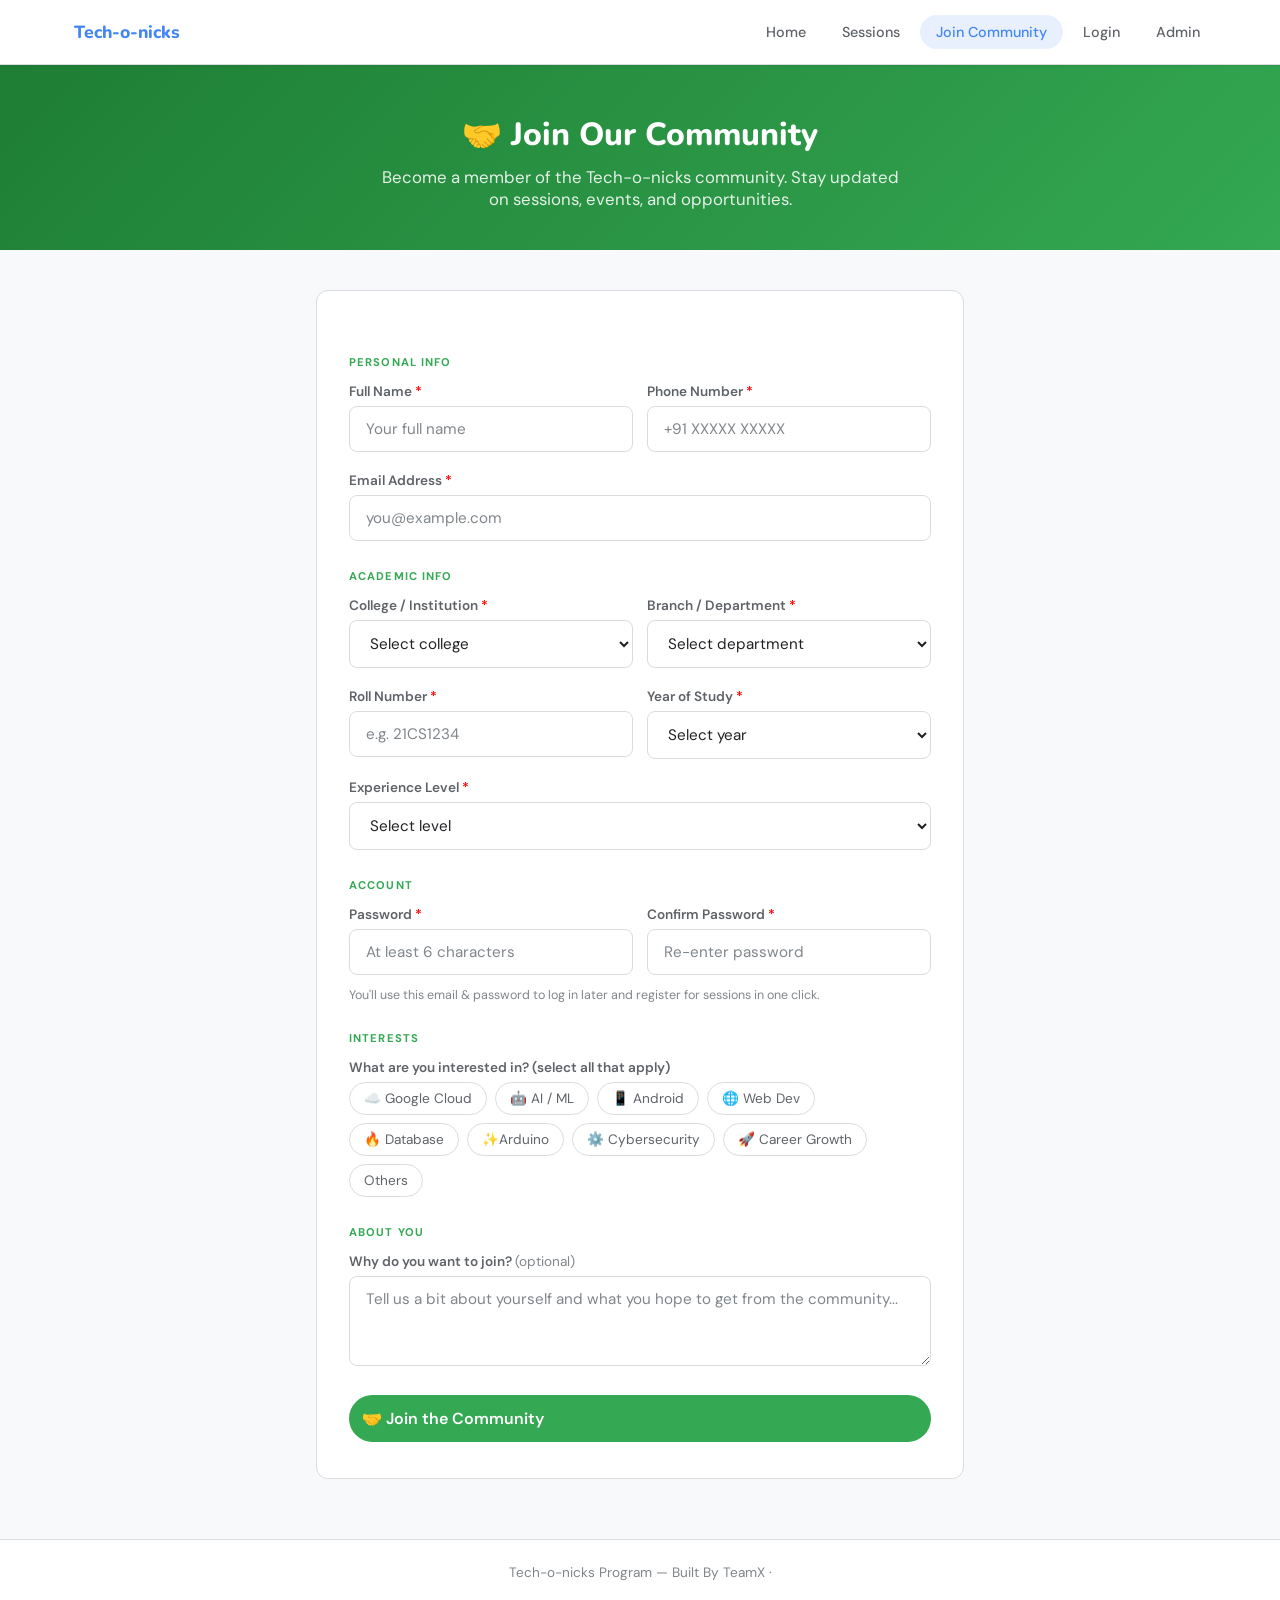
==== commit f481d30c: "fixed college and dept dropdown" ====
--- a/join.html
+++ b/join.html
@@ -84,11 +84,25 @@
       <div class="form-row">
         <div class="form-group">
           <label class="form-label">College / Institution <span style="color:red">*</span></label>
-          <input type="text" class="form-control" id="j-college" placeholder="Your college name">
+          <select class="form-control" id="j-college" onchange="toggleOtherInput('j-college', 'j-college-other')">
+            <option value="">Select college</option>
+            <option>CoochBehar Government Engineering College</option>
+            <option value="Others">Others</option>
+          </select>
+          <input type="text" class="form-control" id="j-college-other" placeholder="Enter your college name" style="display:none; margin-top:8px;">
         </div>
         <div class="form-group">
           <label class="form-label">Branch / Department <span style="color:red">*</span></label>
-          <input type="text" class="form-control" id="j-branch" placeholder="e.g. Computer Science">
+          <select class="form-control" id="j-branch" onchange="toggleOtherInput('j-branch', 'j-branch-other')">
+            <option value="">Select department</option>
+            <option value="CSE">CSE</option>
+            <option value="ECE">ECE</option>
+            <option value="ME">ME</option>
+            <option value="CE">CE</option>
+            <option value="EE">EE</option>
+            <option value="Others">Others</option>
+          </select>
+          <input type="text" class="form-control" id="j-branch-other" placeholder="Enter your department" style="display:none; margin-top:8px;">
         </div>
       </div>
       <div class="form-row">
@@ -180,6 +194,27 @@
 </footer>
 
 <script>
+function toggleOtherInput(selectId, otherInputId) {
+  const select = document.getElementById(selectId);
+  const otherInput = document.getElementById(otherInputId);
+  if (select.value === 'Others') {
+    otherInput.style.display = 'block';
+    otherInput.setAttribute('required', 'required');
+  } else {
+    otherInput.style.display = 'none';
+    otherInput.removeAttribute('required');
+    otherInput.value = '';
+  }
+}
+
+function getSelectValue(selectId, otherInputId) {
+  const select = document.getElementById(selectId);
+  if (select.value === 'Others') {
+    return document.getElementById(otherInputId).value.trim();
+  }
+  return select.value.trim();
+}
+
 async function submitJoin() {
   const btn = document.getElementById('join-btn');
   const alertBox = document.getElementById('join-alert');
@@ -194,8 +229,8 @@
     fullName:           document.getElementById('j-name').value.trim(),
     email:              document.getElementById('j-email').value.trim(),
     phone:              document.getElementById('j-phone').value.trim(),
-    college:            document.getElementById('j-college').value.trim(),
-    branch:             document.getElementById('j-branch').value.trim(),
+    college:            getSelectValue('j-college', 'j-college-other'),
+    branch:             getSelectValue('j-branch', 'j-branch-other'),
     rollNumber:         document.getElementById('j-roll').value.trim(),
     year:               document.getElementById('j-year').value,
     experience:         document.getElementById('j-experience').value,
